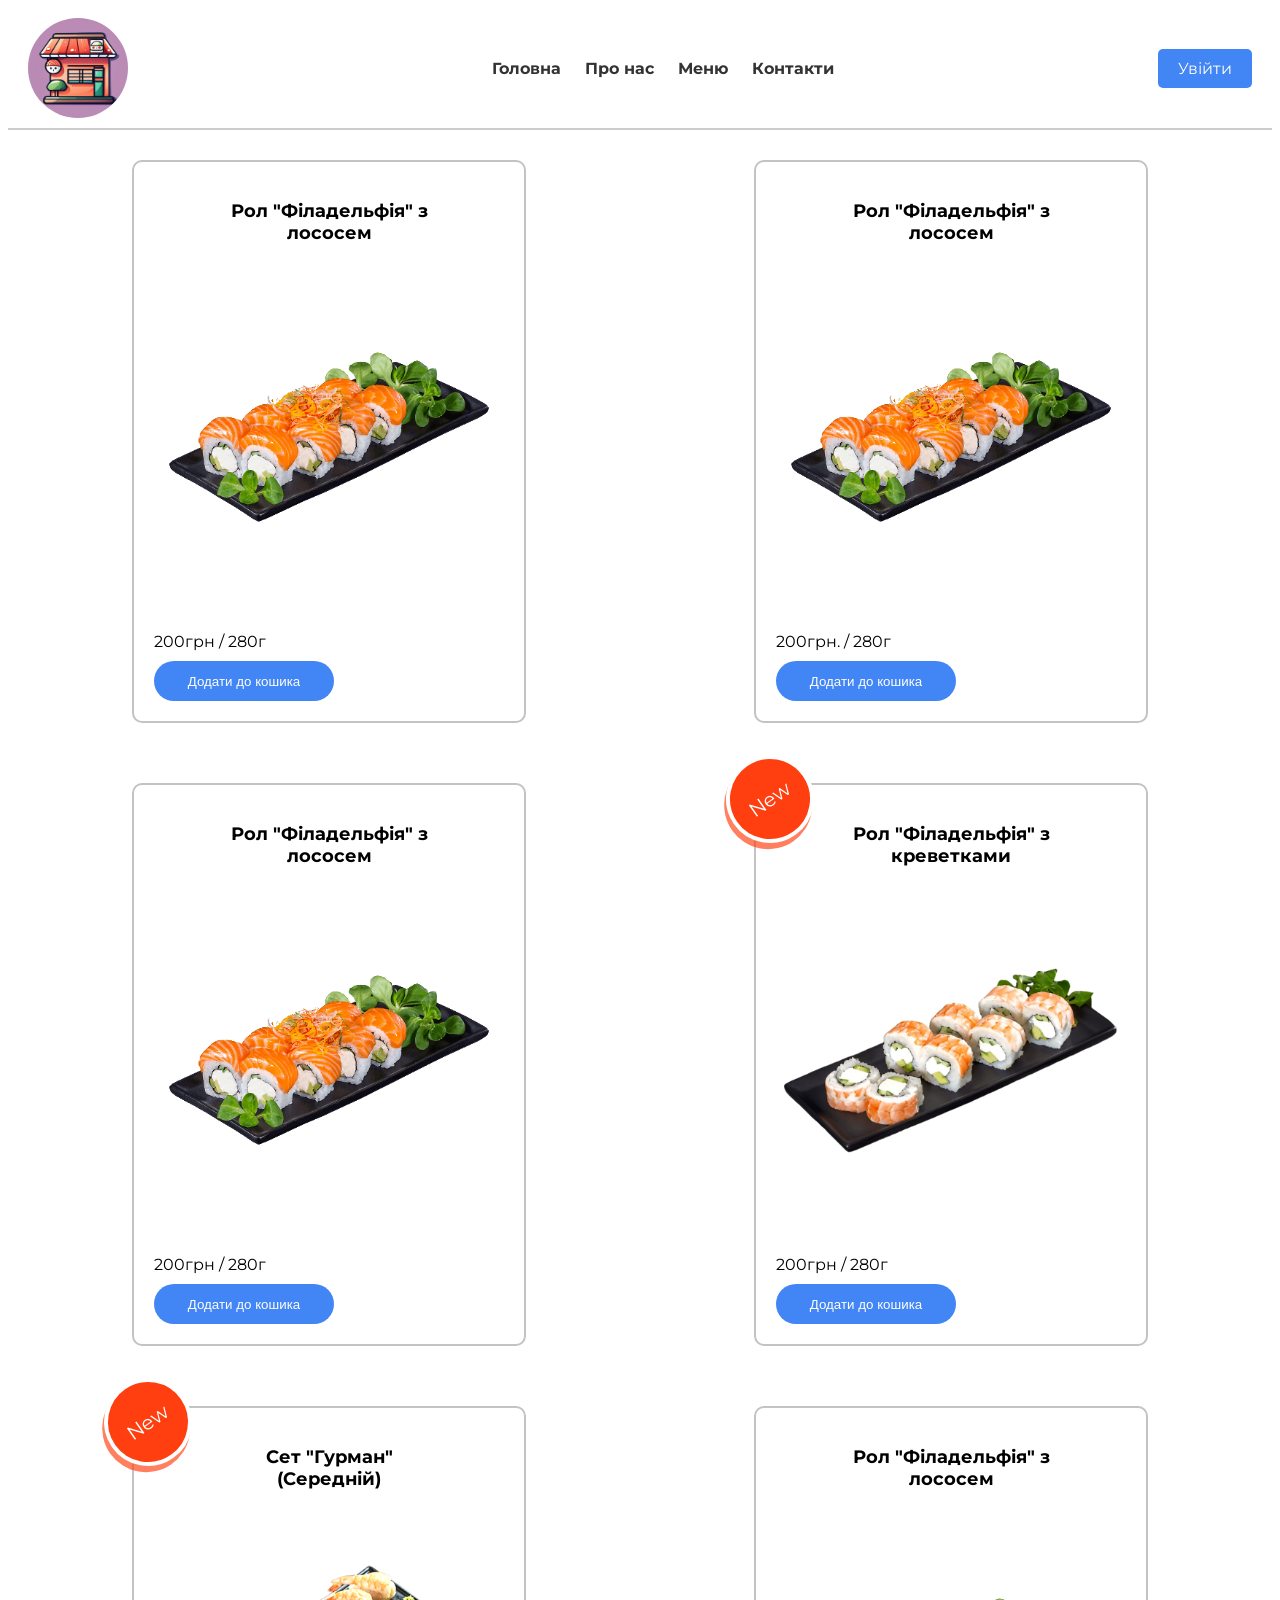
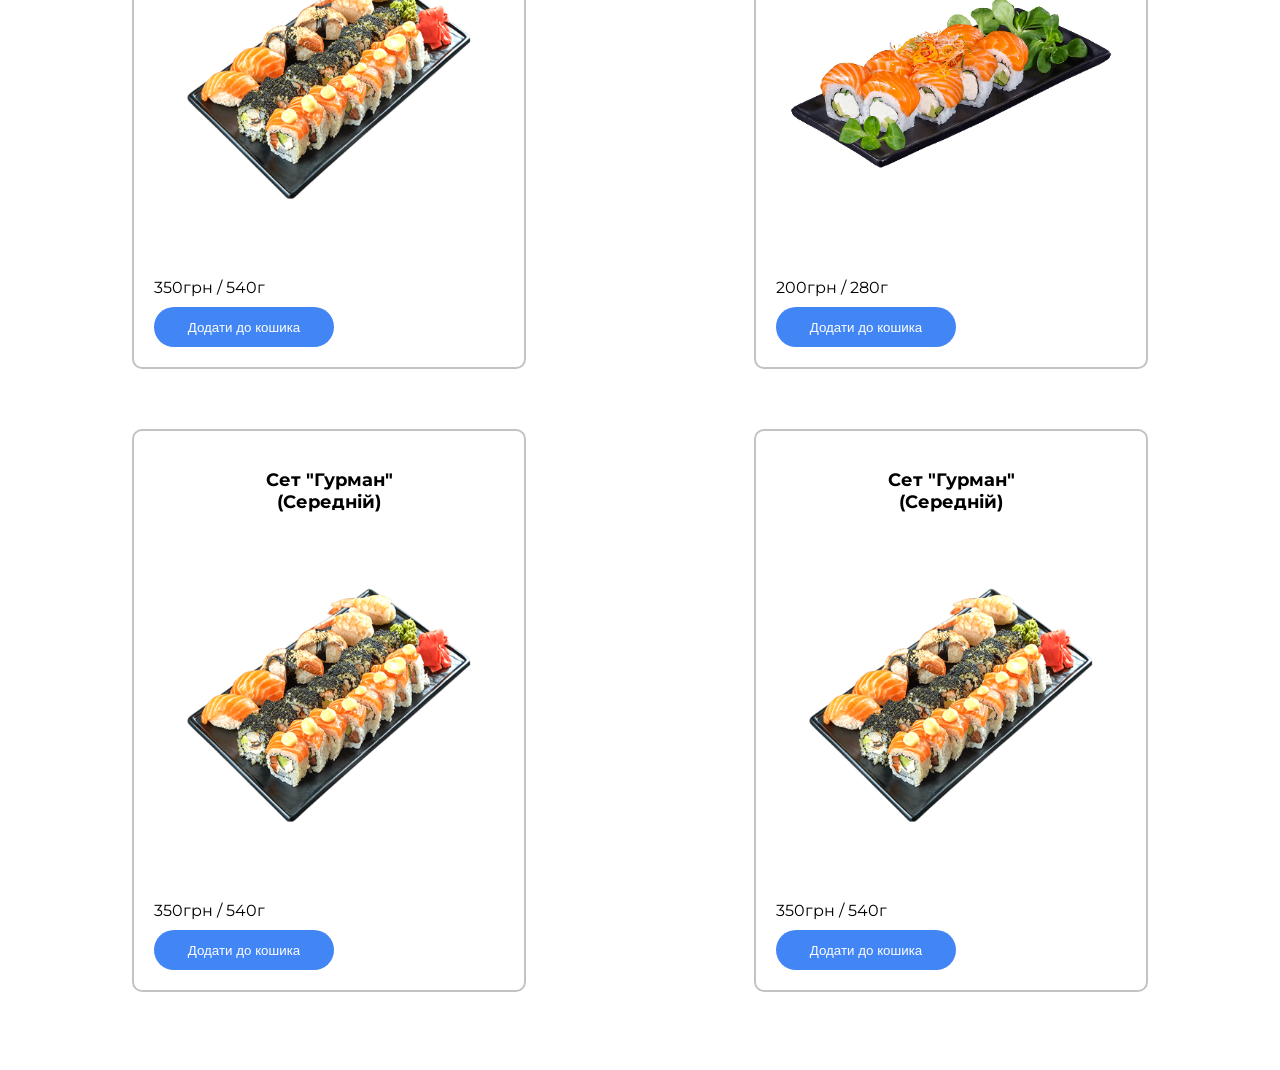
==== index.html @ 70c94b71 "init" ====
<!DOCTYPE html>
<html lang="uk">

<head>
    <link rel="stylesheet" href="style.css">
    <link href="https://fonts.googleapis.com/css2?family=Montserrat:ital,wght@0,100;0,200;0,300;0,400;0,500;0,600;0,700;0,800;0,900;1,100;1,200;1,300;1,400;1,500;1,600;1,700;1,800;1,900&display=swap" rel="stylesheet">
    <title>Смак Японії</title>
</head>

<body style="font-family: Montserrat;">
             <header>
                    <img src="images/icon.png" alt="Sushi Icon">
                    <section class="desktop-tablet">
                        <nav class="desktop-tablet-nav">
                            <ul>
                                <li><a href="#">Головна</a></li>
                                <li><a href="#">Про нас</a></li>
                                <li><a href="#">Меню</a></li>
                                <li><a href="#">Контакти</a></li>
                            </ul>
                        </nav>
                    </section>

                    <section class="mobile">
                        <input type="checkbox" id="checkbox" class="toggle">
                        <label for="checkbox" class="menu-btn">&#9776;</label>
                        <nav class="mobile-nav">
                            <ul>
                                <li><a href="#">Головна</a></li>
                                <li><a href="#">Про нас</a></li>
                                <li><a href="#">Меню</a></li>
                                <li><a href="#">Контакти</a></li>
                            </ul>
                        </nav>
                    </section>
                    <a href="#" class="login-button">Увійти</a>
            </header>
        <main>
            <section>
                <article class="food-card">
                    <h3>Рол "Філадельфія" з лососем </h3>
                    <img src="images/Філадельфія з лососем.png" alt="Рол Філадельфія" height="140">
                    <p>200грн / 280г</p>
                    <input type="submit" name="submit" value="Додати до кошика">
                </article>
                <article class="food-card">
                    <h3>Рол "Філадельфія" з лососем </h3>
                    <img src="images/Філадельфія з лососем.png" alt="Рол Філадельфія" height="140">
                    <p>200грн. / 280г</p>
                    <input type="submit" name="submit" value="Додати до кошика">
                </article>
                <article class="food-card">
                    <h3>Рол "Філадельфія" з лососем</h3>
                    <img src="images/Філадельфія з лососем.png" alt="Рол Філадельфія" height="140">
                    <p>200грн / 280г</p>
                    <input type="submit" name="submit" value="Додати до кошика">
                </article>
                <article class="food-card">
                    <h3>Рол "Філадельфія" з креветками</h3>
                    <img src="images/Філадельфія з креветками.png" alt="Рол Філадельфія з креветками" height="140">
                    <p>200грн / 280г</p>
                    <input type="submit" name="submit" value="Додати до кошика">
                </article>
                <article class="food-card">
                    <h3>Сет "Гурман" (Середній)</h3>
                    <img src="images/Суші сет.png" alt="Суші сет" height="140">
                    <p>350грн / 540г</p>
                    <input type="submit" name="submit" value="Додати до кошика">
                </article>
                <article class="food-card">
                    <h3>Рол "Філадельфія" з лососем </h3>
                    <img src="images/Філадельфія з лососем.png" alt="Рол Філадельфія" height="140">
                    <p>200грн / 280г</p>
                    <input type="submit" name="submit" value="Додати до кошика">
                </article>
                <article class="food-card">
                    <h3>Сет "Гурман" (Середній)</h3>
                    <img src="images/Суші сет.png" alt="Суші сет" height="140"><br>
                    <p>350грн / 540г</p>
                    <input type="submit" name="submit" value="Додати до кошика">
                </article>
                <article class="food-card">
                    <h3>Сет "Гурман" (Середній)</h3>
                    <img src="images/Суші сет.png" alt="Cуші сет" height="140"><br>
                    <p>350грн / 540г</p>
                    <input type="submit" name="submit" value="Додати до кошика">
                </article>
            </section>   
        </main> 
</body>

</html>
---- style.css ----
header {
    display: flex;
    align-items: center;
    justify-content: space-between;
    padding: 10px 20px;
    border-bottom: 2px solid #ccc;
    position: sticky;
    background-color: #fff;
    z-index: 2;
    top: 0;
}
main{
    display:flex;
    margin-left: auto;
    margin-bottom: auto;
}
main section{
    width: 100%;
    height: auto;
    padding: 10px;
    display: flex;
    flex-wrap: wrap;
    flex-direction: row;
    justify-content:space-around;
    margin:20px 10px;
    gap: 20px;
}
header img {
    width: 100%;
    max-width: 100px;
    height: auto; 
    border-radius: 50%;
}

.desktop-tablet-nav li {
    display: inline;
    margin: 15px 10px;
}

.desktop-tablet-nav a , .mobile-nav a{
    color: #333;
    font-weight: bold;
    cursor: pointer;
    text-decoration: none;
}
.desktop-tablet{
    display: flex;
    align-items: center;
}

.login-button {
    padding: 10px 20px;
    background-color: #4285f4;
    color: #fff;
    border: none;
    border-radius: 5px;
    text-decoration: none;
    cursor: pointer;
}
.mobile{
    display: none;
    margin: 10px 10px;
}
#checkbox{
    display: none;
}
.toggle:checked + .menu-btn + .mobile-nav{
    display: block;
}
.menu-btn{
    font-size: 35px;
}
.mobile-nav ul {
    list-style-type: none;
    padding-right: 10px;
    padding-left: 10px;
}
.mobile-nav li{
    margin: 10px 10px;
}
.mobile-nav{
    display:none;
    position: absolute;
    top: 90px;
    right: 40px;
    background-color: #fff;
    border: 1px solid #ccc;
    border-radius: 5px;
    box-shadow: 0 2px 5px rgba(0, 0, 0, 0.1);
}
.mobile-nav li:hover, 
.desktop-tablet-nav li:hover
{
text-decoration: underline;
}
.login-button:hover{
    background-color: #234988;
}

.food-card {
    border: 2px solid #c4c3c3;
    border-radius: 10px;
    width: 100%;
    max-width: 350px;
    height: auto;
    padding: 20px;
    margin: auto 10px;
    margin-bottom: 40px;
}
.food-card img {
    width: 100%;
    height: auto;
}
.food-card h3 {
    width: 60%;
    height: auto;
    font-size: 18px;
    font-weight: bold;
    text-align: center;
    margin-left: auto;
    margin-right: auto;
}
.food-card p {
    font-size: 16px;
    margin-bottom: 10px;
}
.food-card input[type="submit"] {
    width: 180px;
    height: 40px;
    background-color: #4285f4;
    color: #fff;
    border:0px;
    border-radius: 25px ;
}
.food-card input[type="submit"]:hover {
    background-color: #234988;
}
.food-card:nth-child(4)::before,
.food-card:nth-child(5)::before
{
    content: "New";
    background: rgb(255, 63, 15);
    border-radius: 50%;
    width: 80px;
    height: 80px;
    display: flex;
    justify-content: center;
    align-items: center;
    position: absolute;
    color: white;
    font-size: 20px;
    border: 4px solid #ffffff;
    transform: rotate(-35deg);
    margin: -50px -50px;
    box-shadow: -5px 4px  rgba(255, 63, 15, 0.664)
}

@media all and (max-device-width: 960px) {
    main section{
        display: block;
        column-count: 2;
    }
    .food-card{
        break-inside: avoid;
        margin-left: auto;
        margin-right: auto;
    }
}

@media all and (max-device-width: 768px) {
    .desktop-tablet{
        display: none;
    }
    .mobile{
        display: block;
        order: 1;
    }
    header a{
        margin-right: 10px;
        margin-left:auto;
    }
    main section{
        display: flex;
        flex-direction: column;
    }
}
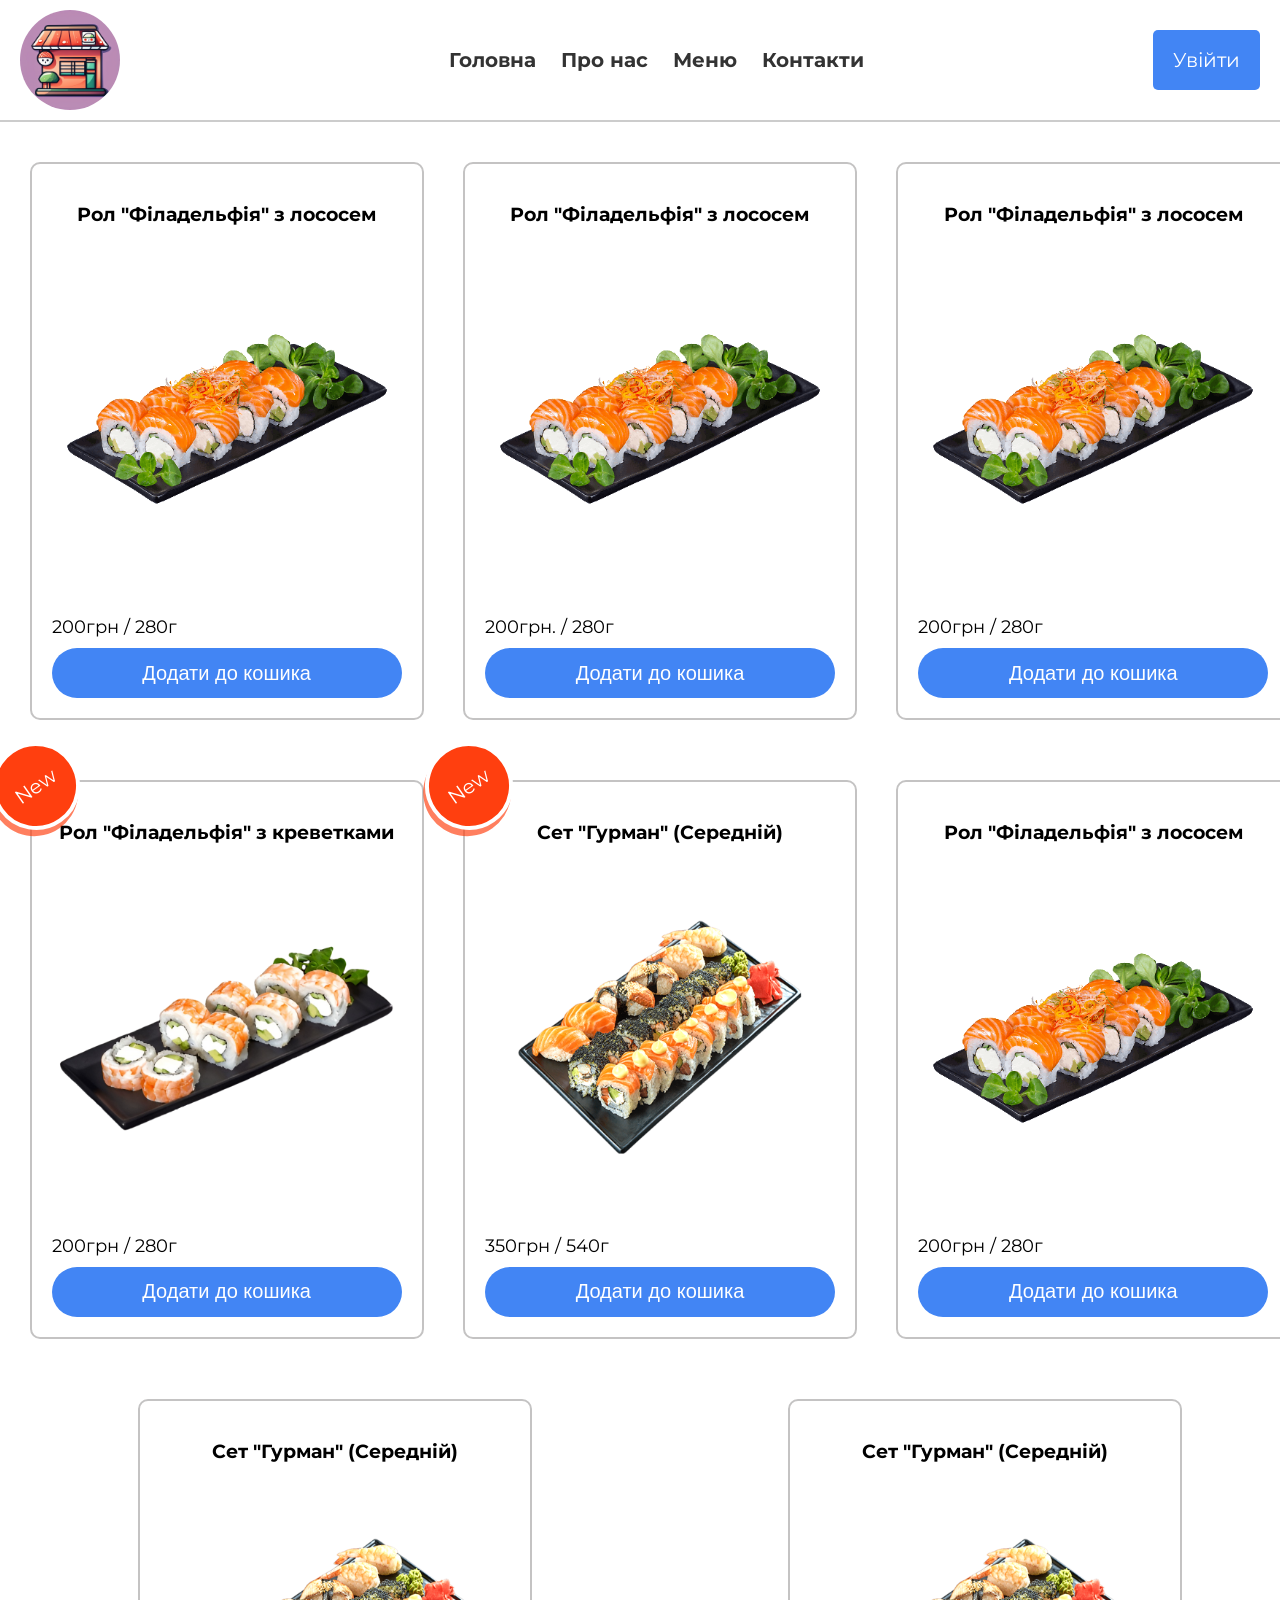
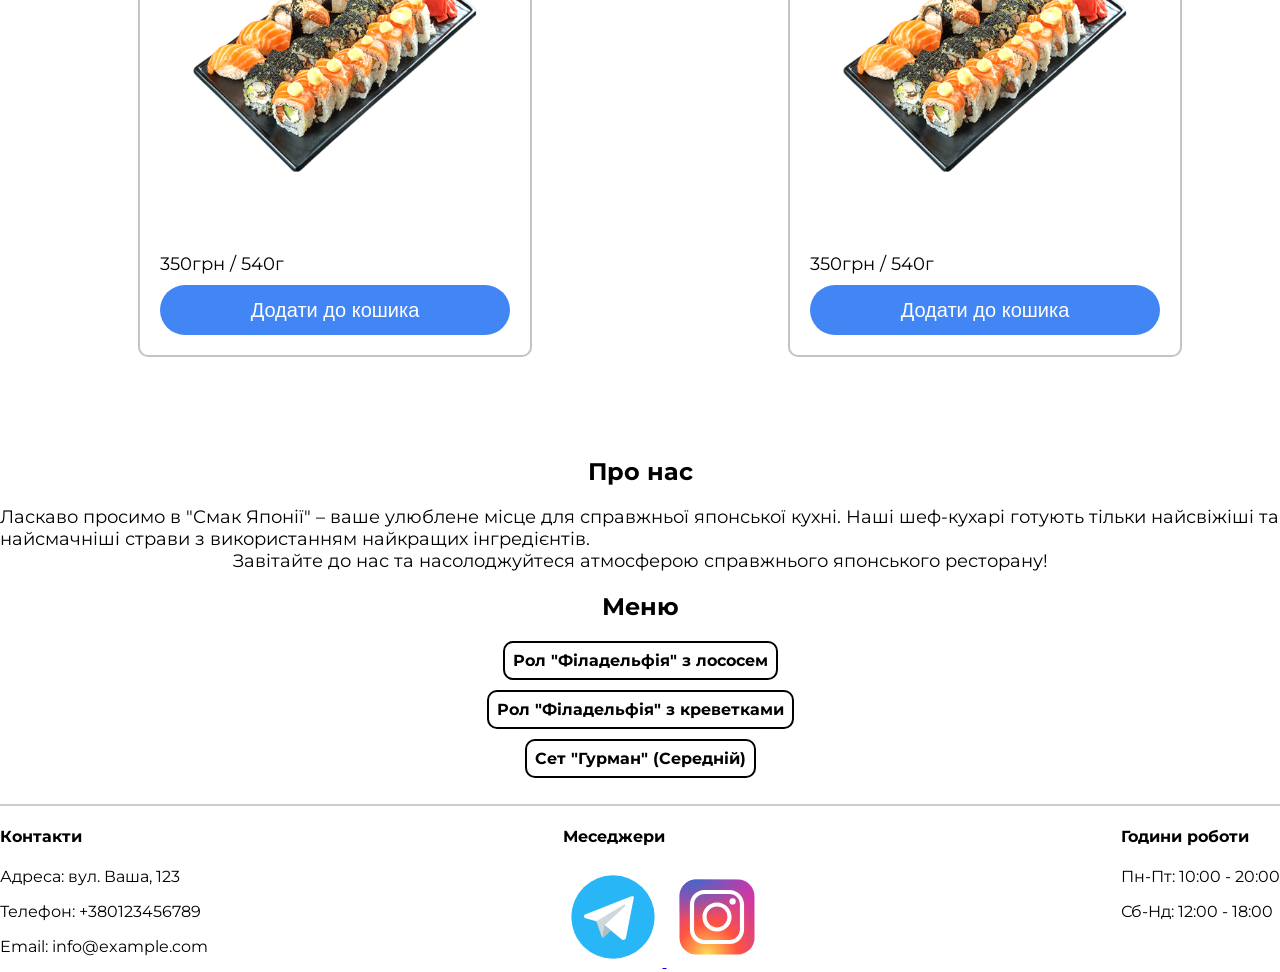
==== commit d43816b2: "init" ====
--- a/index.html
+++ b/index.html
@@ -14,9 +14,9 @@
                         <nav class="desktop-tablet-nav">
                             <ul>
                                 <li><a href="#">Головна</a></li>
-                                <li><a href="#">Про нас</a></li>
-                                <li><a href="#">Меню</a></li>
-                                <li><a href="#">Контакти</a></li>
+                                <li><a href="#about-us">Про нас</a></li>
+                                <li><a href="#menu">Меню</a></li>
+                                <li><a href="#footer">Контакти</a></li>
                             </ul>
                         </nav>
                     </section>
@@ -36,57 +36,103 @@
                     <a href="#" class="login-button">Увійти</a>
             </header>
         <main>
-            <section>
-                <article class="food-card">
+            
+            <section class="food-card-section">
+                <article class="food-card" id="food-card1">
                     <h3>Рол "Філадельфія" з лососем </h3>
                     <img src="images/Філадельфія з лососем.png" alt="Рол Філадельфія" height="140">
                     <p>200грн / 280г</p>
                     <input type="submit" name="submit" value="Додати до кошика">
                 </article>
-                <article class="food-card">
+                <article class="food-card" id="food-card2">
                     <h3>Рол "Філадельфія" з лососем </h3>
                     <img src="images/Філадельфія з лососем.png" alt="Рол Філадельфія" height="140">
                     <p>200грн. / 280г</p>
                     <input type="submit" name="submit" value="Додати до кошика">
                 </article>
-                <article class="food-card">
+                <article class="food-card" id="food-card3">
                     <h3>Рол "Філадельфія" з лососем</h3>
                     <img src="images/Філадельфія з лососем.png" alt="Рол Філадельфія" height="140">
                     <p>200грн / 280г</p>
                     <input type="submit" name="submit" value="Додати до кошика">
                 </article>
-                <article class="food-card">
+                <article class="food-card" id="food-card4">
                     <h3>Рол "Філадельфія" з креветками</h3>
                     <img src="images/Філадельфія з креветками.png" alt="Рол Філадельфія з креветками" height="140">
                     <p>200грн / 280г</p>
                     <input type="submit" name="submit" value="Додати до кошика">
                 </article>
-                <article class="food-card">
+                <article class="food-card" id="food-card5">
                     <h3>Сет "Гурман" (Середній)</h3>
                     <img src="images/Суші сет.png" alt="Суші сет" height="140">
                     <p>350грн / 540г</p>
                     <input type="submit" name="submit" value="Додати до кошика">
                 </article>
-                <article class="food-card">
+                <article class="food-card" id="food-card6">
                     <h3>Рол "Філадельфія" з лососем </h3>
                     <img src="images/Філадельфія з лососем.png" alt="Рол Філадельфія" height="140">
                     <p>200грн / 280г</p>
                     <input type="submit" name="submit" value="Додати до кошика">
                 </article>
-                <article class="food-card">
+                <article class="food-card" id="food-card7">
                     <h3>Сет "Гурман" (Середній)</h3>
                     <img src="images/Суші сет.png" alt="Суші сет" height="140"><br>
                     <p>350грн / 540г</p>
                     <input type="submit" name="submit" value="Додати до кошика">
                 </article>
-                <article class="food-card">
+                <article class="food-card" id="food-card8">
                     <h3>Сет "Гурман" (Середній)</h3>
                     <img src="images/Суші сет.png" alt="Cуші сет" height="140"><br>
                     <p>350грн / 540г</p>
                     <input type="submit" name="submit" value="Додати до кошика">
                 </article>
             </section>   
+            <section id="about-us">
+                <h2>Про нас</h2>
+                <p>Ласкаво просимо в "Смак Японії" – ваше улюблене місце для справжньої японської кухні. Наші шеф-кухарі готують тільки найсвіжіші та найсмачніші страви з використанням найкращих інгредієнтів.</p>
+                <p>Завітайте до нас та насолоджуйтеся атмосферою справжнього японського ресторану!</p>
+            </section>
+    
+            <section id="menu">
+                <h2>Меню</h2>
+                <nav>
+                    <ul>
+                        <li><a href="#food-card1">Рол "Філадельфія" з лососем</a></li>
+                        <li><a href="#food-card4">Рол "Філадельфія" з креветками</a></li>
+                        <li><a href="#food-card8">Сет "Гурман" (Середній)</a></li>
+                    </ul>
+                </nav>
+            </section>
+            </section>
         </main> 
+        <footer id="footer">
+            <section class="contact">
+                <h4>Контакти</h4>
+                <p>Адреса: вул. Ваша, 123</p>
+                <p>Телефон: +380123456789</p>
+                <p>Email: info@example.com</p>
+            </section>
+        
+            <section class="messengers">
+                <h4>Меседжери</h4>
+                <a href="https://web.telegram.org" target="_blank">
+                    <svg xmlns="http://www.w3.org/2000/svg" x="0px" y="0px" width="100" height="100" viewBox="0 0 48 48">
+                        <path fill="#29b6f6" d="M24 4A20 20 0 1 0 24 44A20 20 0 1 0 24 4Z"></path><path fill="#fff" d="M33.95,15l-3.746,19.126c0,0-0.161,0.874-1.245,0.874c-0.576,0-0.873-0.274-0.873-0.274l-8.114-6.733 l-3.97-2.001l-5.095-1.355c0,0-0.907-0.262-0.907-1.012c0-0.625,0.933-0.923,0.933-0.923l21.316-8.468 c-0.001-0.001,0.651-0.235,1.126-0.234C33.667,14,34,14.125,34,14.5C34,14.75,33.95,15,33.95,15z"></path><path fill="#b0bec5" d="M23,30.505l-3.426,3.374c0,0-0.149,0.115-0.348,0.12c-0.069,0.002-0.143-0.009-0.219-0.043 l0.964-5.965L23,30.505z"></path><path fill="#cfd8dc" d="M29.897,18.196c-0.169-0.22-0.481-0.26-0.701-0.093L16,26c0,0,2.106,5.892,2.427,6.912 c0.322,1.021,0.58,1.045,0.58,1.045l0.964-5.965l9.832-9.096C30.023,18.729,30.064,18.416,29.897,18.196z"></path>
+                    </svg>
+                </a>
+                <a href="https://www.instagram.com/" target="_blank">
+                    <svg xmlns="http://www.w3.org/2000/svg" x="0px" y="0px" width="100" height="100" viewBox="0 0 48 48">
+                        <radialGradient id="yOrnnhliCrdS2gy~4tD8ma_Xy10Jcu1L2Su_gr1" cx="19.38" cy="42.035" r="44.899" gradientUnits="userSpaceOnUse"><stop offset="0" stop-color="#fd5"></stop><stop offset=".328" stop-color="#ff543f"></stop><stop offset=".348" stop-color="#fc5245"></stop><stop offset=".504" stop-color="#e64771"></stop><stop offset=".643" stop-color="#d53e91"></stop><stop offset=".761" stop-color="#cc39a4"></stop><stop offset=".841" stop-color="#c837ab"></stop></radialGradient><path fill="url(#yOrnnhliCrdS2gy~4tD8ma_Xy10Jcu1L2Su_gr1)" d="M34.017,41.99l-20,0.019c-4.4,0.004-8.003-3.592-8.008-7.992l-0.019-20	c-0.004-4.4,3.592-8.003,7.992-8.008l20-0.019c4.4-0.004,8.003,3.592,8.008,7.992l0.019,20	C42.014,38.383,38.417,41.986,34.017,41.99z"></path><radialGradient id="yOrnnhliCrdS2gy~4tD8mb_Xy10Jcu1L2Su_gr2" cx="11.786" cy="5.54" r="29.813" gradientTransform="matrix(1 0 0 .6663 0 1.849)" gradientUnits="userSpaceOnUse"><stop offset="0" stop-color="#4168c9"></stop><stop offset=".999" stop-color="#4168c9" stop-opacity="0"></stop></radialGradient><path fill="url(#yOrnnhliCrdS2gy~4tD8mb_Xy10Jcu1L2Su_gr2)" d="M34.017,41.99l-20,0.019c-4.4,0.004-8.003-3.592-8.008-7.992l-0.019-20	c-0.004-4.4,3.592-8.003,7.992-8.008l20-0.019c4.4-0.004,8.003,3.592,8.008,7.992l0.019,20	C42.014,38.383,38.417,41.986,34.017,41.99z"></path><path fill="#fff" d="M24,31c-3.859,0-7-3.14-7-7s3.141-7,7-7s7,3.14,7,7S27.859,31,24,31z M24,19c-2.757,0-5,2.243-5,5	s2.243,5,5,5s5-2.243,5-5S26.757,19,24,19z"></path><circle cx="31.5" cy="16.5" r="1.5" fill="#fff"></circle><path fill="#fff" d="M30,37H18c-3.859,0-7-3.14-7-7V18c0-3.86,3.141-7,7-7h12c3.859,0,7,3.14,7,7v12	C37,33.86,33.859,37,30,37z M18,13c-2.757,0-5,2.243-5,5v12c0,2.757,2.243,5,5,5h12c2.757,0,5-2.243,5-5V18c0-2.757-2.243-5-5-5H18z"></path>
+                        </svg>
+                </a>
+            </section>
+        
+            <section class="hours">
+                <h4>Години роботи</h4>
+                <p>Пн-Пт: 10:00 - 20:00</p>
+                <p>Сб-Нд: 12:00 - 18:00</p>
+            </section>
+        </footer>
 </body>
 
 </html>
--- a/style.css
+++ b/style.css
@@ -1,3 +1,65 @@
+body {
+    margin: 0;
+    padding: 0;
+    overflow-x: hidden;
+}
+#about-us{
+    display: flex;
+    flex-direction: column;
+}
+#food-card1:target,
+#food-card2:target,
+#food-card3:target,
+#food-card4:target,
+#food-card5:target,
+#food-card6:target,
+#food-card7:target,
+#food-card8:target,
+#about-us:target,
+#menu:target{
+    scroll-margin-top: 120px;
+}
+#menu h2{
+    display: flex;
+    justify-content: center;
+}
+#menu nav ul li{
+    margin-bottom: 10px;
+    text-align: center;
+}
+#menu nav ul {
+    display: flex;
+    justify-content: center;
+    flex-direction: column;
+    list-style: none;
+    padding: 0;
+}
+#menu nav ul li a{
+    cursor: pointer;
+    font-weight: bold;
+    display: inline-block;
+    padding: 8px;
+    font-size: 16px;
+    text-decoration: none;
+    color: black;
+    border: 2px solid black;
+    border-radius: 10px;
+    background-color: transparent;
+    transition: background-color 0.3s ease;
+}
+#menu nav ul li :hover{
+    background-color: lightgrey;
+}
+#about-us p{
+    margin: 0;
+    display: flex;
+    justify-content: center;
+    font-size: 18px;
+}
+#about-us h2{
+    display: flex;
+    justify-content: center;
+}
 header {
     display: flex;
     align-items: center;
@@ -8,27 +70,23 @@
     background-color: #fff;
     z-index: 2;
     top: 0;
-}
-main{
-    display:flex;
-    margin-left: auto;
-    margin-bottom: auto;
-}
-main section{
+    font-size: 20px;
+}
+main .food-card-section {
     width: 100%;
     height: auto;
     padding: 10px;
     display: flex;
     flex-wrap: wrap;
-    flex-direction: row;
-    justify-content:space-around;
-    margin:20px 10px;
+    justify-content: space-around;
+    margin: 30px 10px;
     gap: 20px;
 }
+
 header img {
     width: 100%;
     max-width: 100px;
-    height: auto; 
+    height: auto;
     border-radius: 50%;
 }
 
@@ -36,14 +94,24 @@
     display: inline;
     margin: 15px 10px;
 }
-
-.desktop-tablet-nav a , .mobile-nav a{
+main{
+    display:flex;
+    flex-direction: column;
+    justify-content: space-around;
+    margin-left: auto;
+    margin-bottom: auto;
+    width: 100%;
+}
+
+.desktop-tablet-nav a,
+.mobile-nav a {
     color: #333;
     font-weight: bold;
     cursor: pointer;
     text-decoration: none;
 }
-.desktop-tablet{
+
+.desktop-tablet {
     display: flex;
     align-items: center;
 }
@@ -56,44 +124,52 @@
     border-radius: 5px;
     text-decoration: none;
     cursor: pointer;
-}
-.mobile{
+    line-height: 2em;
+}
+
+.mobile {
     display: none;
     margin: 10px 10px;
 }
-#checkbox{
+
+#checkbox {
     display: none;
 }
-.toggle:checked + .menu-btn + .mobile-nav{
+
+.toggle:checked+.menu-btn+.mobile-nav {
     display: block;
 }
-.menu-btn{
+
+.menu-btn {
     font-size: 35px;
 }
+
 .mobile-nav ul {
     list-style-type: none;
     padding-right: 10px;
     padding-left: 10px;
 }
-.mobile-nav li{
+
+.mobile-nav li {
     margin: 10px 10px;
 }
-.mobile-nav{
-    display:none;
+
+.mobile-nav {
+    display: none;
     position: absolute;
-    top: 90px;
-    right: 40px;
+    right: 10px;
     background-color: #fff;
     border: 1px solid #ccc;
     border-radius: 5px;
-    box-shadow: 0 2px 5px rgba(0, 0, 0, 0.1);
-}
-.mobile-nav li:hover, 
-.desktop-tablet-nav li:hover
-{
-text-decoration: underline;
-}
-.login-button:hover{
+    box-shadow: 0 5px 20px rgba(0, 0, 0, 0.521);
+}
+
+.mobile-nav li:hover,
+.desktop-tablet-nav li:hover {
+    text-decoration: underline;
+}
+
+.login-button:hover {
     background-color: #234988;
 }
 
@@ -104,40 +180,47 @@
     max-width: 350px;
     height: auto;
     padding: 20px;
-    margin: auto 10px;
     margin-bottom: 40px;
-}
+    transition: all 0.5s cubic-bezier(0.42, 0, 0.33, 1) 0s;
+}
+
 .food-card img {
     width: 100%;
     height: auto;
 }
+
 .food-card h3 {
-    width: 60%;
-    height: auto;
-    font-size: 18px;
+    width: 100%;
+    height: auto;
     font-weight: bold;
     text-align: center;
-    margin-left: auto;
-    margin-right: auto;
-}
+}
+
 .food-card p {
-    font-size: 16px;
+    font-size: 18px;
     margin-bottom: 10px;
 }
+
 .food-card input[type="submit"] {
-    width: 180px;
-    height: 40px;
+    width: 100%;
+    height: 50px;
     background-color: #4285f4;
     color: #fff;
-    border:0px;
-    border-radius: 25px ;
-}
+    border: 0px;
+    border-radius: 25px;
+    font-size: 20px;
+}
+
 .food-card input[type="submit"]:hover {
     background-color: #234988;
 }
+.food-card:hover{
+    box-shadow: 0px 0px 34px 0px rgba(0,0,0,0.75);
+    transform: scale(1.01);
+}
+
 .food-card:nth-child(4)::before,
-.food-card:nth-child(5)::before
-{
+.food-card:nth-child(5)::before {
     content: "New";
     background: rgb(255, 63, 15);
     border-radius: 50%;
@@ -151,16 +234,17 @@
     font-size: 20px;
     border: 4px solid #ffffff;
     transform: rotate(-35deg);
-    margin: -50px -50px;
-    box-shadow: -5px 4px  rgba(255, 63, 15, 0.664)
+    margin: -60px -60px;
+    box-shadow: -5px 4px rgba(255, 63, 15, 0.664)
 }
 
 @media all and (max-device-width: 960px) {
-    main section{
+    main .food-card-section {
         display: block;
         column-count: 2;
     }
-    .food-card{
+
+    .food-card {
         break-inside: avoid;
         margin-left: auto;
         margin-right: auto;
@@ -168,19 +252,62 @@
 }
 
 @media all and (max-device-width: 768px) {
-    .desktop-tablet{
+    .desktop-tablet {
         display: none;
     }
-    .mobile{
+
+    .mobile {
         display: block;
         order: 1;
     }
-    header a{
+
+    header a {
         margin-right: 10px;
-        margin-left:auto;
-    }
-    main section{
+        margin-left: auto;
+        vertical-align: middle;
+    }
+
+    header img {
+        max-width: 150px;
+    }
+
+    header {
+        font-size: 30px;
+    }
+
+    main section {
         display: flex;
         flex-direction: column;
     }
+
+    .food-card {
+        max-width: 700px;
+    }
+    .food-card h3{
+        font-size: 30px;
+    }
+    .food-card p {
+        font-size: 25px;
+    }
+
+    .food-card input[type="submit"] {
+        height: 70px;
+        font-size: 30px;
+    }
+
+    .food-card:nth-child(4)::before,
+    .food-card:nth-child(5)::before {
+        width: 120px;
+        height: 120px;
+        font-size: 35px;
+    }
+
+    .menu-btn {
+        font-size: 80px;
+    }
+}
+#footer{
+    display: flex;
+    justify-content: space-between;
+    border-top: 2px solid #ccc;
 }
